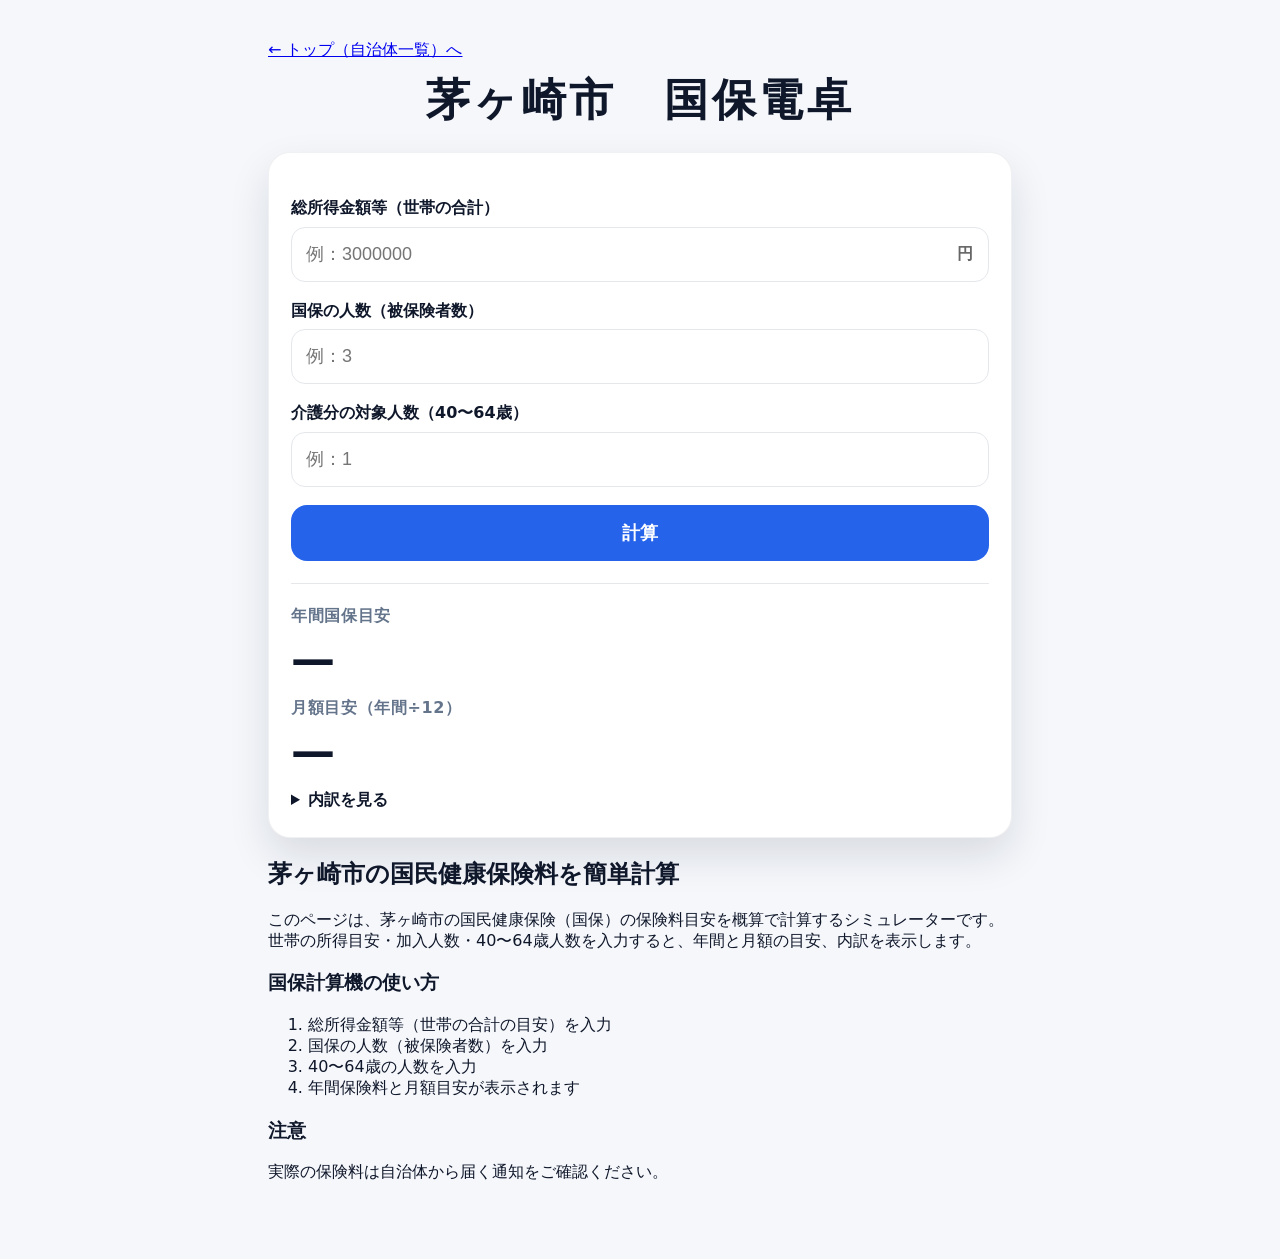
==== chigasaki-kokuho.html @ c64a3031 "chigasaki-kokuho.html を更新" ====
<!doctype html>
<html lang="ja">
<head>
  <meta charset="UTF-8" />
  <meta name="viewport" content="width=device-width, initial-scale=1" />

  <title>茅ヶ崎市 国民健康保険料 計算機（国保シミュレーター）</title>
  <meta name="description" content="茅ヶ崎市の国民健康保険（国保）を概算でシミュレーション。世帯の所得目安・加入人数・40〜64歳人数を入れると、年間・月額の目安と内訳を表示します。" />
  <link rel="canonical" href="https://civic-rule-lab.github.io/kokuho-calculator/chigasaki/" />
  <meta name="robots" content="index, follow" />

  <!-- OGP（SNSシェア） -->
  <meta property="og:type" content="website" />
  <meta property="og:title" content="【茅ヶ崎市】国保シミュレーター｜年間・月額の目安を簡単計算" />
  <meta property="og:description" content="茅ヶ崎市の国保（国民健康保険）を概算で計算。入力→年間・月額目安と内訳を表示。" />
  <meta property="og:url" content="https://civic-rule-lab.github.io/chigasaki-kokuho.html">

  <!-- 共通CSS -->
  <link rel="stylesheet" href="./style.css" />

  <!-- 構造化データ：WebApplication -->
  <script type="application/ld+json">
  {
    "@context": "https://schema.org",
    "@type": "WebApplication",
    "name": "茅ヶ崎市 国保シミュレーター",
    "url": "https://civic-rule-lab.github.io/kokuho-calculator/chigasaki/",
    "applicationCategory": "FinanceApplication",
    "operatingSystem": "Any",
    "description": "茅ヶ崎市の国民健康保険（国保）の保険料目安を概算で計算するシミュレーター。",
    "offers": { "@type": "Offer", "price": "0", "priceCurrency": "JPY" }
  }
  </script>

  <!-- 構造化データ：FAQ（検索結果で強い） -->
  <script type="application/ld+json">
  {
    "@context": "https://schema.org",
    "@type": "FAQPage",
    "mainEntity": [
      {
        "@type": "Question",
        "name": "茅ヶ崎市の国保はここで正確に計算できますか？",
        "acceptedAnswer": {
          "@type": "Answer",
          "text": "このページは自治体の計算方法を参考にした概算シミュレーションです。正確な保険料は自治体から届く通知をご確認ください。"
        }
      },
      {
        "@type": "Question",
        "name": "40〜64歳の人数はなぜ入力が必要ですか？",
        "acceptedAnswer": {
          "@type": "Answer",
          "text": "40〜64歳は介護保険分（第2号被保険者）が保険料に影響するため、人数の入力が必要になります。"
        }
      }
    ]
  }
  </script>
</head>

<body>
  <main class="wrap">
    
    <p style="margin:0 0 8px;">
      <a href="./" aria-label="トップへ戻る">← トップ（自治体一覧）へ</a>
    </p>

    <h1>茅ヶ崎市　国保電卓</h1>

    <section class="card" aria-label="入力フォーム">
      <label for="income">総所得金額等（世帯の合計）</label>

<div class="inputWithSuffix">
  <input
    id="income"
    type="number"
    inputmode="numeric"
    placeholder="例：3000000"
  />
  <span class="suffix">円</span>
</div>


      <label for="insuredCount">国保の人数（被保険者数）</label>
      <input id="insuredCount" type="number" inputmode="numeric" placeholder="例：3" />

      <label for="careCount">介護分の対象人数（40〜64歳）</label>
      <input id="careCount" type="number" inputmode="numeric" placeholder="例：1" />

      <button id="calcBtn" type="button">計算</button>

      <hr class="sep" />

      <section id="result" class="result" aria-label="結果">
        
        <div class="resultTitle">年間国保目安</div>
        <div id="annual" class="resultValue">—</div>

        <div class="resultTitle sub">月額目安（年間÷12）</div>
        <div id="monthly" class="resultValue">—</div>

        <details class="details">
          <summary>内訳を見る</summary>
          <pre id="breakdown" class="breakdown">—</pre>
        </details>
      </section>
    </section>

    <!-- SEO本文（検索の“本文評価”に効く） -->
    <section class="seo-text">
      <h2>茅ヶ崎市の国民健康保険料を簡単計算</h2>
      <p>
        このページは、茅ヶ崎市の国民健康保険（国保）の保険料目安を概算で計算するシミュレーターです。
        世帯の所得目安・加入人数・40〜64歳人数を入力すると、年間と月額の目安、内訳を表示します。
      </p>

      <h3>国保計算機の使い方</h3>
      <ol>
        <li>総所得金額等（世帯の合計の目安）を入力</li>
        <li>国保の人数（被保険者数）を入力</li>
        <li>40〜64歳の人数を入力</li>
        <li>年間保険料と月額目安が表示されます</li>
      </ol>

      <h3>注意</h3>
      <p>実際の保険料は自治体から届く通知をご確認ください。</p>
    </section>
  </main>

  <!-- 共通JS（パス注意：1つ上に戻る） -->
  <script src="app.js" defer></script>
</body>
</html>
---- style.css ----
:root{
  --bg:#f5f7fb;
  --card:#ffffff;
  --text:#0f172a;
  --muted:#64748b;
  --line:#e5e7eb;
  --btn:#2563eb;
  --btnText:#ffffff;
  --shadow: 0 18px 40px rgba(15,23,42,.12);
  --radius: 22px;
}

*{ box-sizing:border-box; }
html,body{ height:100%; }
body{
  margin:0;
  font-family: system-ui, -apple-system, "Hiragino Sans", "Noto Sans JP", Segoe UI, Roboto, Arial, sans-serif;
  background:var(--bg);
  color:var(--text);
}

.wrap{
  max-width: 780px;
  margin: 40px auto;
  padding: 0 18px 60px;
}

h1{
  text-align:center;
  font-size: clamp(28px, 4vw, 44px);
  letter-spacing: .08em;
  margin: 10px 0 22px;
}

.card{
  background: var(--card);
  border-radius: var(--radius);
  box-shadow: var(--shadow);
  padding: 26px 22px;
  border: 1px solid rgba(15,23,42,.06);
}

label{
  display:block;
  font-weight:700;
  margin: 18px 0 8px;
  line-height: 1.35;
}

.note{
  font-weight:600;
  color: var(--muted);
  font-size: 12px;
  margin-left: 6px;
}

input{
  width:100%;
  padding: 16px 14px;
  border: 1px solid var(--line);
  border-radius: 14px;
  font-size: 18px;
  outline: none;
  background:#fff;
}

input:focus{
  border-color: rgba(37,99,235,.55);
  box-shadow: 0 0 0 4px rgba(37,99,235,.12);
}

button{
  width:100%;
  margin-top: 18px;
  padding: 16px 14px;
  border: none;
  border-radius: 16px;
  font-size: 18px;
  font-weight: 800;
  background: var(--btn);
  color: var(--btnText);
}

button:active{ transform: translateY(1px); }

.sep{
  border:0;
  border-top: 1px solid var(--line);
  margin: 22px 0;
}

.resultTitle{
  font-weight: 800;
  color: var(--muted);
  letter-spacing: .04em;
  margin-top: 4px;
}

.resultTitle.sub{
  margin-top: 14px;
}

.resultValue{
  font-size: 44px;
  font-weight: 900;
  margin: 6px 0 0;
}

.details{
  margin-top: 14px;
}

.details summary{
  cursor:pointer;
  font-weight: 800;
  margin-top: 8px;
}

.breakdown{
  margin: 10px 0 0;
  padding: 14px;
  background: #0b1220;
  color: #e5e7eb;
  border-radius: 14px;
  overflow-x: auto;              /* ← 欄外はみ出し対策（文字化けじゃなくて“折り返し/横スクロール”問題） */
  white-space: pre-wrap;         /* ← スマホで折り返し */
  word-break: break-word;        /* ← 長いURLも折る */
}

.foot{
  margin-top: 14px;
  color: var(--muted);
  line-height: 1.7;
  font-size: 13px;
}

/* スマホ調整 */
@media (max-width: 520px){
  .wrap{ margin: 22px auto; }
  .card{ padding: 20px 16px; }
  .resultValue{ font-size: 40px; }
}
.seo{
margin-top:40px;
padding:20px;
line-height:1.7;
background:#fafafa;
border-radius:8px;
}

.seo h2{
margin-top:0;
}
/* 入力欄の右側に円を固定表示 */
.inputWithSuffix{
  position: relative;
}

.inputWithSuffix input{
  width: 100%;
  padding-right: 48px;
  box-sizing: border-box;
}

.inputWithSuffix .suffix{
  position: absolute;
  right: 16px;
  top: 50%;
  transform: translateY(-50%);
  font-weight: 600;
  color: #666;
  pointer-events: none;
}
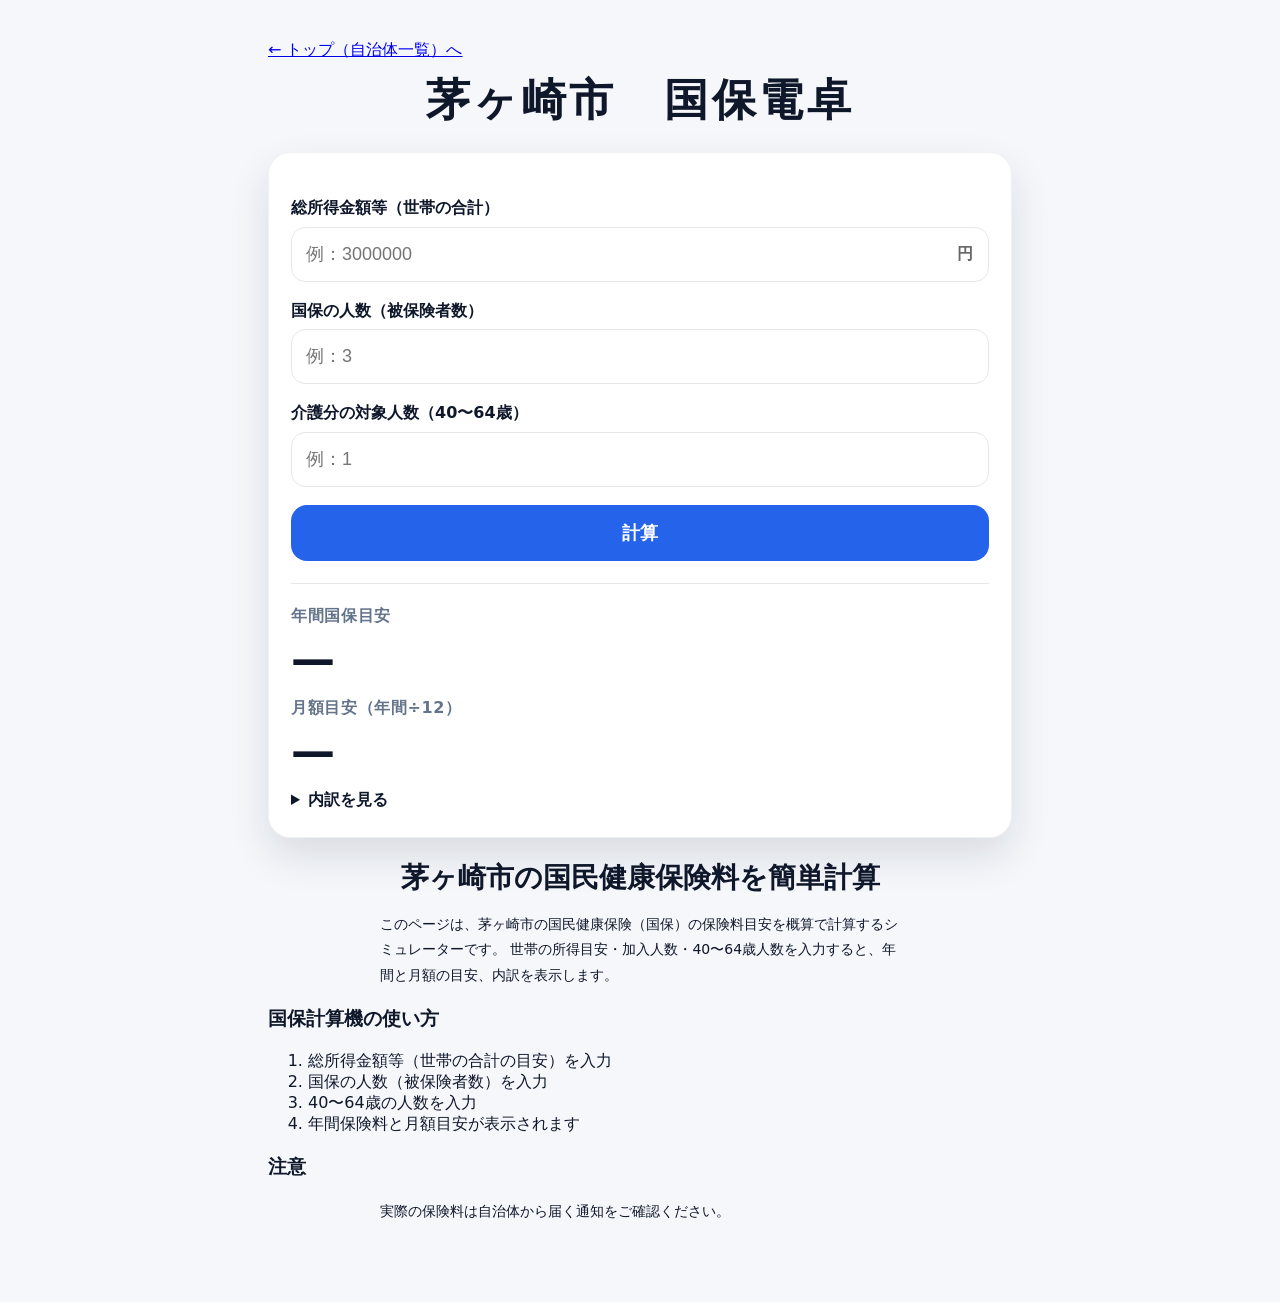
==== commit 6a1d1d2b: "Add data attributes to body tag in HTML" ====
--- a/chigasaki-kokuho.html
+++ b/chigasaki-kokuho.html
@@ -6,7 +6,7 @@
 
   <title>茅ヶ崎市 国民健康保険料 計算機（国保シミュレーター）</title>
   <meta name="description" content="茅ヶ崎市の国民健康保険（国保）を概算でシミュレーション。世帯の所得目安・加入人数・40〜64歳人数を入れると、年間・月額の目安と内訳を表示します。" />
-  <link rel="canonical" href="https://civic-rule-lab.github.io/kokuho-calculator/chigasaki/" />
+  <link rel="canonical" href="https://civic-rule-lab.github.io/chigasaki-kokuho.html">
   <meta name="robots" content="index, follow" />
 
   <!-- OGP（SNSシェア） -->
@@ -14,6 +14,7 @@
   <meta property="og:title" content="【茅ヶ崎市】国保シミュレーター｜年間・月額の目安を簡単計算" />
   <meta property="og:description" content="茅ヶ崎市の国保（国民健康保険）を概算で計算。入力→年間・月額目安と内訳を表示。" />
   <meta property="og:url" content="https://civic-rule-lab.github.io/chigasaki-kokuho.html">
+    
 
   <!-- 共通CSS -->
   <link rel="stylesheet" href="./style.css" />
@@ -59,7 +60,13 @@
   </script>
 </head>
 
-<body>
+<body
+data-city-code="14207"
+data-city-id="chigasaki"
+data-system="kokuho"
+data-fiscal-year="2025"
+data-rule-version="v1"
+>
   <main class="wrap">
     
     <p style="margin:0 0 8px;">
@@ -131,4 +138,4 @@
   <!-- 共通JS（パス注意：1つ上に戻る） -->
   <script src="app.js" defer></script>
 </body>
-</html>+</html>
--- a/style.css
+++ b/style.css
@@ -171,3 +171,35 @@
   color: #666;
   pointer-events: none;
 }
+body{
+  padding: 0 16px;
+  box-sizing: border-box;
+}
+.seo-text h2{
+  font-size: clamp(20px, 5.2vw, 28px);
+  line-height: 1.3;
+  margin: 22px 0 10px;
+  word-break: keep-all;
+}
+
+.seo-text p{
+  font-size: 16px;
+  line-height: 1.7;
+  margin: 0 0 14px;
+}
+}
+
+.seo-text h3{
+  font-size: 18px;
+  margin: 20px 0 8px;
+}
+.seo-text p{
+  font-size:14px;
+  line-height:1.8;
+  max-width:520px;
+  margin:0 auto 18px;
+}
+.seo-text h2{
+  text-align:center;
+  margin-bottom:16px;
+}
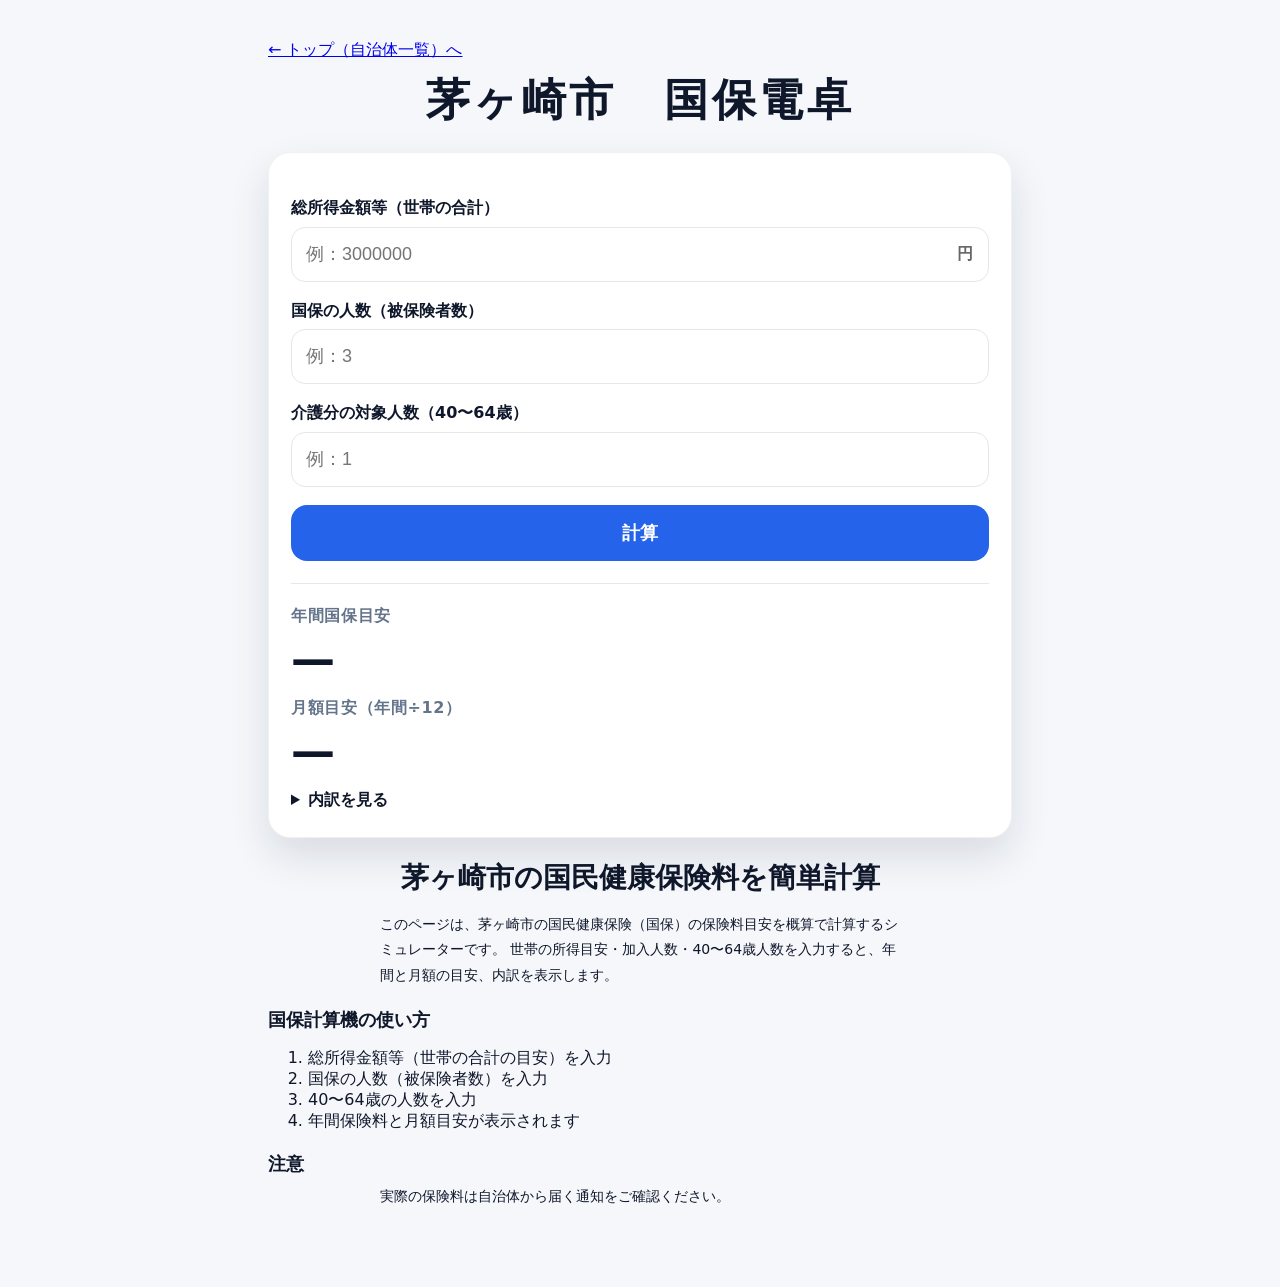
==== commit cb40ecc2: "Update chigasaki-kokuho.html" ====
--- a/chigasaki-kokuho.html
+++ b/chigasaki-kokuho.html
@@ -136,6 +136,6 @@
   </main>
 
   <!-- 共通JS（パス注意：1つ上に戻る） -->
-  <script src="app.js" defer></script>
+  <script src="app.js?v=1" defer></script>
 </body>
 </html>
--- a/style.css
+++ b/style.css
@@ -187,6 +187,30 @@
   line-height: 1.7;
   margin: 0 0 14px;
 }
+.service-card{
+  margin-top:12px;
+  padding:14px;
+  border:1px solid #ddd;
+  border-radius:10px;
+  background:#fafafa;
+}
+
+.service-city{
+  font-size:20px;
+  font-weight:700;
+  margin-bottom:4px;
+}
+
+.service-pref{
+  font-size:14px;
+  color:#666;
+  margin-bottom:8px;
+}
+
+.service-name{
+  font-size:16px;
+  font-weight:500;
+  margin-bottom:6px;
 }
 
 .seo-text h3{
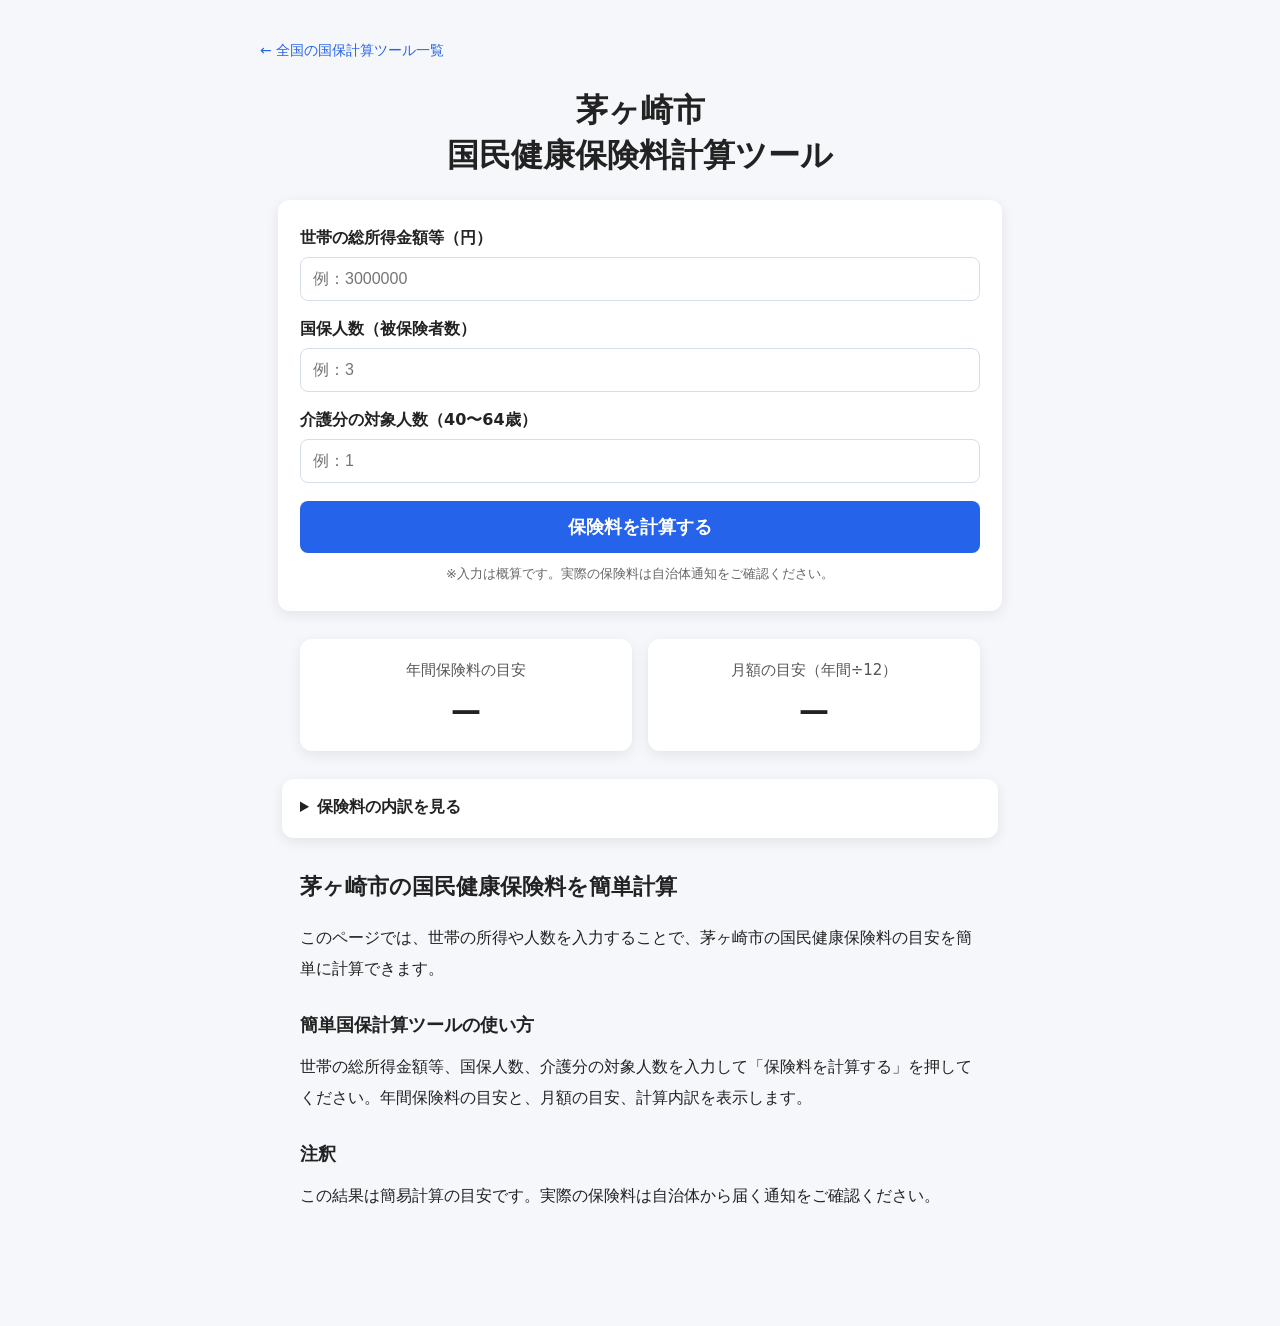
==== commit cdf3baed: "Refactor HTML structure and update metadata" ====
--- a/chigasaki-kokuho.html
+++ b/chigasaki-kokuho.html
@@ -1,141 +1,242 @@
-<!doctype html>
+<!DOCTYPE html>
 <html lang="ja">
 <head>
-  <meta charset="UTF-8" />
-  <meta name="viewport" content="width=device-width, initial-scale=1" />
-
-  <title>茅ヶ崎市 国民健康保険料 計算機（国保シミュレーター）</title>
-  <meta name="description" content="茅ヶ崎市の国民健康保険（国保）を概算でシミュレーション。世帯の所得目安・加入人数・40〜64歳人数を入れると、年間・月額の目安と内訳を表示します。" />
-  <link rel="canonical" href="https://civic-rule-lab.github.io/chigasaki-kokuho.html">
-  <meta name="robots" content="index, follow" />
-
-  <!-- OGP（SNSシェア） -->
-  <meta property="og:type" content="website" />
-  <meta property="og:title" content="【茅ヶ崎市】国保シミュレーター｜年間・月額の目安を簡単計算" />
-  <meta property="og:description" content="茅ヶ崎市の国保（国民健康保険）を概算で計算。入力→年間・月額目安と内訳を表示。" />
-  <meta property="og:url" content="https://civic-rule-lab.github.io/chigasaki-kokuho.html">
-    
-
-  <!-- 共通CSS -->
-  <link rel="stylesheet" href="./style.css" />
-
-  <!-- 構造化データ：WebApplication -->
-  <script type="application/ld+json">
-  {
-    "@context": "https://schema.org",
-    "@type": "WebApplication",
-    "name": "茅ヶ崎市 国保シミュレーター",
-    "url": "https://civic-rule-lab.github.io/kokuho-calculator/chigasaki/",
-    "applicationCategory": "FinanceApplication",
-    "operatingSystem": "Any",
-    "description": "茅ヶ崎市の国民健康保険（国保）の保険料目安を概算で計算するシミュレーター。",
-    "offers": { "@type": "Offer", "price": "0", "priceCurrency": "JPY" }
-  }
-  </script>
-
-  <!-- 構造化データ：FAQ（検索結果で強い） -->
-  <script type="application/ld+json">
-  {
-    "@context": "https://schema.org",
-    "@type": "FAQPage",
-    "mainEntity": [
-      {
-        "@type": "Question",
-        "name": "茅ヶ崎市の国保はここで正確に計算できますか？",
-        "acceptedAnswer": {
-          "@type": "Answer",
-          "text": "このページは自治体の計算方法を参考にした概算シミュレーションです。正確な保険料は自治体から届く通知をご確認ください。"
-        }
-      },
-      {
-        "@type": "Question",
-        "name": "40〜64歳の人数はなぜ入力が必要ですか？",
-        "acceptedAnswer": {
-          "@type": "Answer",
-          "text": "40〜64歳は介護保険分（第2号被保険者）が保険料に影響するため、人数の入力が必要になります。"
-        }
-      }
-    ]
-  }
-  </script>
+<meta charset="UTF-8">
+<meta name="viewport" content="width=device-width, initial-scale=1.0">
+<title>茅ヶ崎市 国民健康保険料計算ツール</title>
+
+<style>
+body{
+  font-family: system-ui, -apple-system, sans-serif;
+  background:#f5f7fb;
+  margin:0;
+  color:#222;
+}
+
+.wrap{
+  max-width:760px;
+  margin:40px auto;
+  padding:0 20px 60px;
+}
+
+.back-link{
+  display:inline-block;
+  margin-bottom:18px;
+  color:#2563eb;
+  text-decoration:none;
+  font-size:14px;
+}
+
+h1{
+  text-align:center;
+  line-height:1.4;
+  margin:10px 0 22px;
+  font-size:32px;
+}
+
+.card{
+  background:#fff;
+  padding:28px 22px;
+  border-radius:12px;
+  box-shadow:0 4px 14px rgba(0,0,0,0.08);
+  max-width:680px;
+  margin:0 auto 28px;
+}
+
+label{
+  display:block;
+  font-weight:600;
+  margin:0 0 8px;
+}
+
+input{
+  width:100%;
+  box-sizing:border-box;
+  padding:12px;
+  margin-bottom:18px;
+  border:1px solid #d8dee8;
+  border-radius:8px;
+  font-size:16px;
+}
+
+button{
+  width:100%;
+  padding:14px;
+  background:#2563eb;
+  color:#fff;
+  border:none;
+  border-radius:8px;
+  font-size:18px;
+  font-weight:700;
+  cursor:pointer;
+}
+
+button:hover{
+  background:#1d4ed8;
+}
+
+.note{
+  margin-top:12px;
+  font-size:13px;
+  color:#666;
+  text-align:center;
+}
+
+.result-grid{
+  max-width:680px;
+  margin:0 auto 28px;
+  display:grid;
+  grid-template-columns:1fr 1fr;
+  gap:16px;
+}
+
+.result-card{
+  background:#fff;
+  border-radius:12px;
+  padding:22px 18px;
+  box-shadow:0 4px 14px rgba(0,0,0,0.08);
+  text-align:center;
+}
+
+.result-title{
+  font-size:15px;
+  color:#555;
+  margin-bottom:10px;
+}
+
+.result-value{
+  font-size:30px;
+  font-weight:800;
+  line-height:1.3;
+}
+
+.breakdown{
+  max-width:680px;
+  margin:0 auto 28px;
+  background:#fff;
+  border-radius:12px;
+  box-shadow:0 4px 14px rgba(0,0,0,0.08);
+  padding:18px 18px 8px;
+}
+
+.breakdown summary{
+  cursor:pointer;
+  font-weight:700;
+  margin-bottom:12px;
+}
+
+.breakdown pre{
+  white-space:pre-wrap;
+  word-break:break-word;
+  font-family:inherit;
+  line-height:1.8;
+  margin:0;
+  font-size:15px;
+}
+
+.desc{
+  max-width:680px;
+  margin:0 auto;
+  line-height:1.9;
+}
+
+.desc h2,
+.desc h3{
+  white-space:nowrap;
+}
+
+.desc h2{
+  font-size:22px;
+  margin:0 0 16px;
+}
+
+.desc h3{
+  font-size:18px;
+  margin:24px 0 10px;
+}
+
+.desc p{
+  margin:0 0 14px;
+}
+
+@media (max-width:640px){
+  .wrap{
+    margin:24px auto;
+    padding:0 14px 40px;
+  }
+
+  h1{
+    font-size:28px;
+  }
+
+  .result-grid{
+    grid-template-columns:1fr;
+  }
+
+  .result-value{
+    font-size:28px;
+  }
+
+  .desc h2,
+  .desc h3{
+    white-space:normal;
+  }
+}
+</style>
 </head>
-
-<body
-data-city-code="14207"
-data-city-id="chigasaki"
-data-system="kokuho"
-data-fiscal-year="2025"
-data-rule-version="v1"
->
-  <main class="wrap">
-    
-    <p style="margin:0 0 8px;">
-      <a href="./" aria-label="トップへ戻る">← トップ（自治体一覧）へ</a>
-    </p>
-
-    <h1>茅ヶ崎市　国保電卓</h1>
-
-    <section class="card" aria-label="入力フォーム">
-      <label for="income">総所得金額等（世帯の合計）</label>
-
-<div class="inputWithSuffix">
-  <input
-    id="income"
-    type="number"
-    inputmode="numeric"
-    placeholder="例：3000000"
-  />
-  <span class="suffix">円</span>
+<body>
+
+<div class="wrap">
+
+  <a href="index.html" class="back-link">← 全国の国保計算ツール一覧</a>
+
+  <h1>茅ヶ崎市<br>国民健康保険料計算ツール</h1>
+
+  <div class="card">
+    <label for="income">世帯の総所得金額等（円）</label>
+    <input id="income" type="number" placeholder="例：3000000">
+
+    <label for="insuredCount">国保人数（被保険者数）</label>
+    <input id="insuredCount" type="number" placeholder="例：3">
+
+    <label for="careCount">介護分の対象人数（40〜64歳）</label>
+    <input id="careCount" type="number" placeholder="例：1">
+
+    <button id="calcBtn" type="button">保険料を計算する</button>
+
+    <div class="note">※入力は概算です。実際の保険料は自治体通知をご確認ください。</div>
+  </div>
+
+  <div class="result-grid" id="result">
+    <div class="result-card">
+      <div class="result-title">年間保険料の目安</div>
+      <div class="result-value" id="annual">—</div>
+    </div>
+
+    <div class="result-card">
+      <div class="result-title">月額の目安（年間÷12）</div>
+      <div class="result-value" id="monthly">—</div>
+    </div>
+  </div>
+
+  <details class="breakdown">
+    <summary>保険料の内訳を見る</summary>
+    <pre id="breakdown">—</pre>
+  </details>
+
+  <div class="desc">
+    <h2>茅ヶ崎市の国民健康保険料を簡単計算</h2>
+    <p>このページでは、世帯の所得や人数を入力することで、茅ヶ崎市の国民健康保険料の目安を簡単に計算できます。</p>
+
+    <h3>簡単国保計算ツールの使い方</h3>
+    <p>世帯の総所得金額等、国保人数、介護分の対象人数を入力して「保険料を計算する」を押してください。年間保険料の目安と、月額の目安、計算内訳を表示します。</p>
+
+    <h3>注釈</h3>
+    <p>この結果は簡易計算の目安です。実際の保険料は自治体から届く通知をご確認ください。</p>
+  </div>
+
 </div>
 
-
-      <label for="insuredCount">国保の人数（被保険者数）</label>
-      <input id="insuredCount" type="number" inputmode="numeric" placeholder="例：3" />
-
-      <label for="careCount">介護分の対象人数（40〜64歳）</label>
-      <input id="careCount" type="number" inputmode="numeric" placeholder="例：1" />
-
-      <button id="calcBtn" type="button">計算</button>
-
-      <hr class="sep" />
-
-      <section id="result" class="result" aria-label="結果">
-        
-        <div class="resultTitle">年間国保目安</div>
-        <div id="annual" class="resultValue">—</div>
-
-        <div class="resultTitle sub">月額目安（年間÷12）</div>
-        <div id="monthly" class="resultValue">—</div>
-
-        <details class="details">
-          <summary>内訳を見る</summary>
-          <pre id="breakdown" class="breakdown">—</pre>
-        </details>
-      </section>
-    </section>
-
-    <!-- SEO本文（検索の“本文評価”に効く） -->
-    <section class="seo-text">
-      <h2>茅ヶ崎市の国民健康保険料を簡単計算</h2>
-      <p>
-        このページは、茅ヶ崎市の国民健康保険（国保）の保険料目安を概算で計算するシミュレーターです。
-        世帯の所得目安・加入人数・40〜64歳人数を入力すると、年間と月額の目安、内訳を表示します。
-      </p>
-
-      <h3>国保計算機の使い方</h3>
-      <ol>
-        <li>総所得金額等（世帯の合計の目安）を入力</li>
-        <li>国保の人数（被保険者数）を入力</li>
-        <li>40〜64歳の人数を入力</li>
-        <li>年間保険料と月額目安が表示されます</li>
-      </ol>
-
-      <h3>注意</h3>
-      <p>実際の保険料は自治体から届く通知をご確認ください。</p>
-    </section>
-  </main>
-
-  <!-- 共通JS（パス注意：1つ上に戻る） -->
-  <script src="app.js?v=1" defer></script>
+<script src="app.js?v=1" defer></script>
 </body>
 </html>
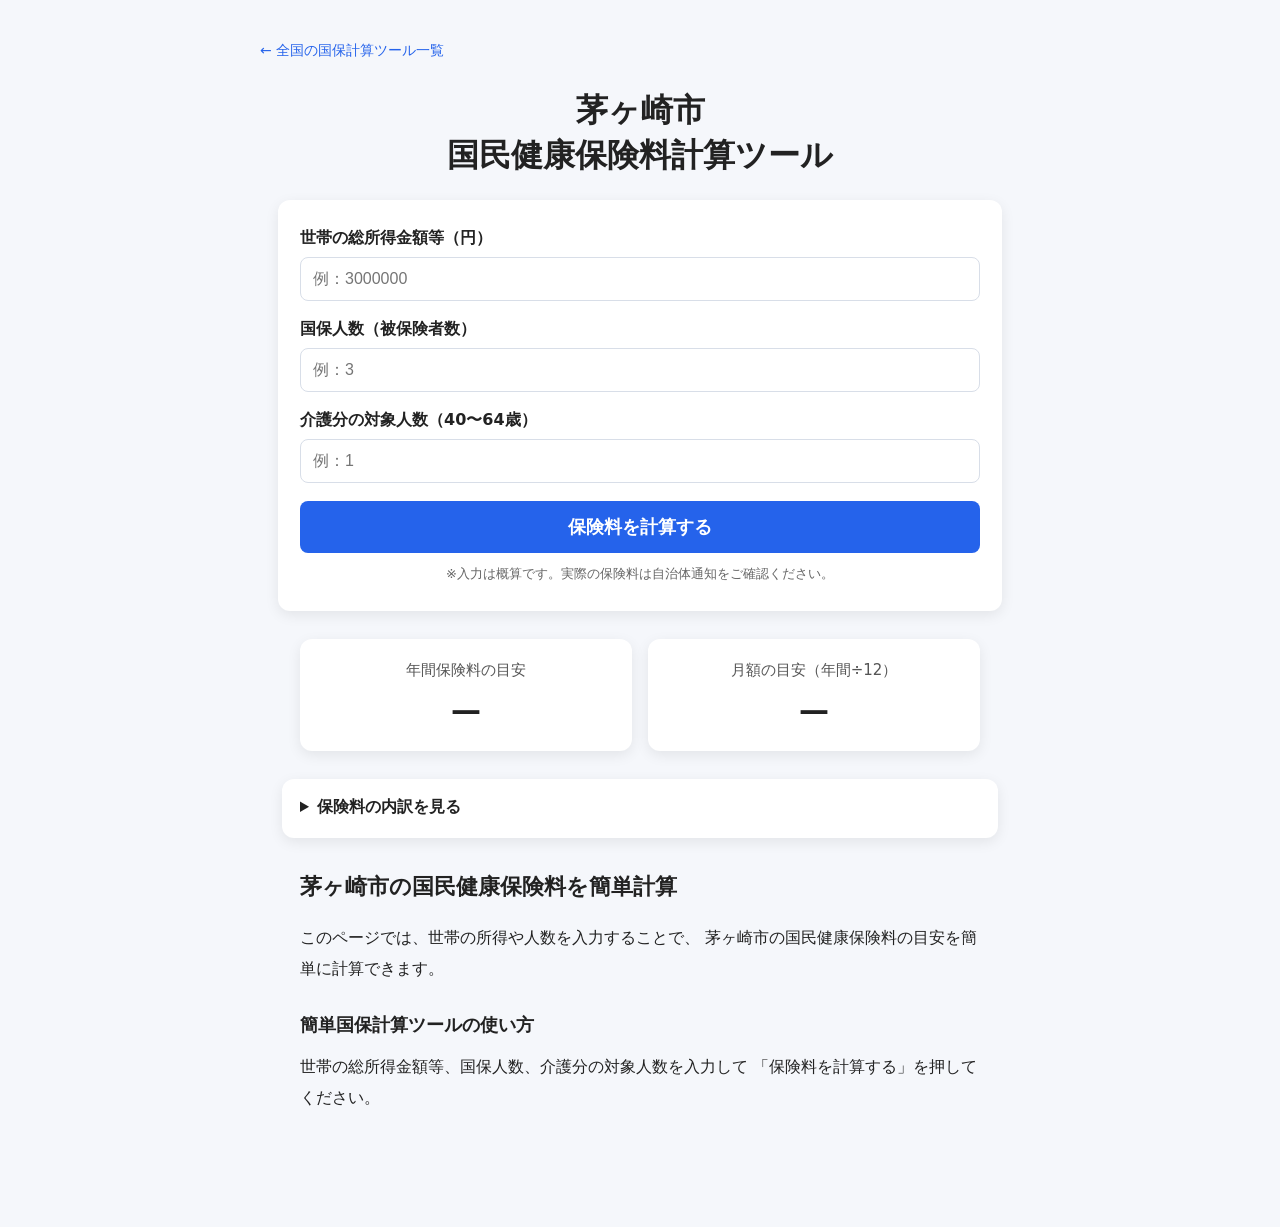
==== commit c1c4d793: "Update chigasaki-kokuho.html" ====
--- a/chigasaki-kokuho.html
+++ b/chigasaki-kokuho.html
@@ -225,16 +225,27 @@
   </details>
 
   <div class="desc">
-    <h2>茅ヶ崎市の国民健康保険料を簡単計算</h2>
-    <p>このページでは、世帯の所得や人数を入力することで、茅ヶ崎市の国民健康保険料の目安を簡単に計算できます。</p>
-
-    <h3>簡単国保計算ツールの使い方</h3>
-    <p>世帯の総所得金額等、国保人数、介護分の対象人数を入力して「保険料を計算する」を押してください。年間保険料の目安と、月額の目安、計算内訳を表示します。</p>
-
-    <h3>注釈</h3>
-    <p>この結果は簡易計算の目安です。実際の保険料は自治体から届く通知をご確認ください。</p>
-  </div>
-
+    <h2 class="section-title">
+茅ヶ崎市の国民健康保険料を簡単計算
+</h2>
+
+<div class="section-text">
+<p>
+このページでは、世帯の所得や人数を入力することで、
+茅ヶ崎市の国民健康保険料の目安を簡単に計算できます。
+</p>
+</div>
+
+<h3 class="sub-title">
+簡単国保計算ツールの使い方
+</h3>
+
+<div class="section-text">
+<p>
+世帯の総所得金額等、国保人数、介護分の対象人数を入力して
+「保険料を計算する」を押してください。
+</p>
+</div>
 </div>
 
 <script src="app.js?v=1" defer></script>
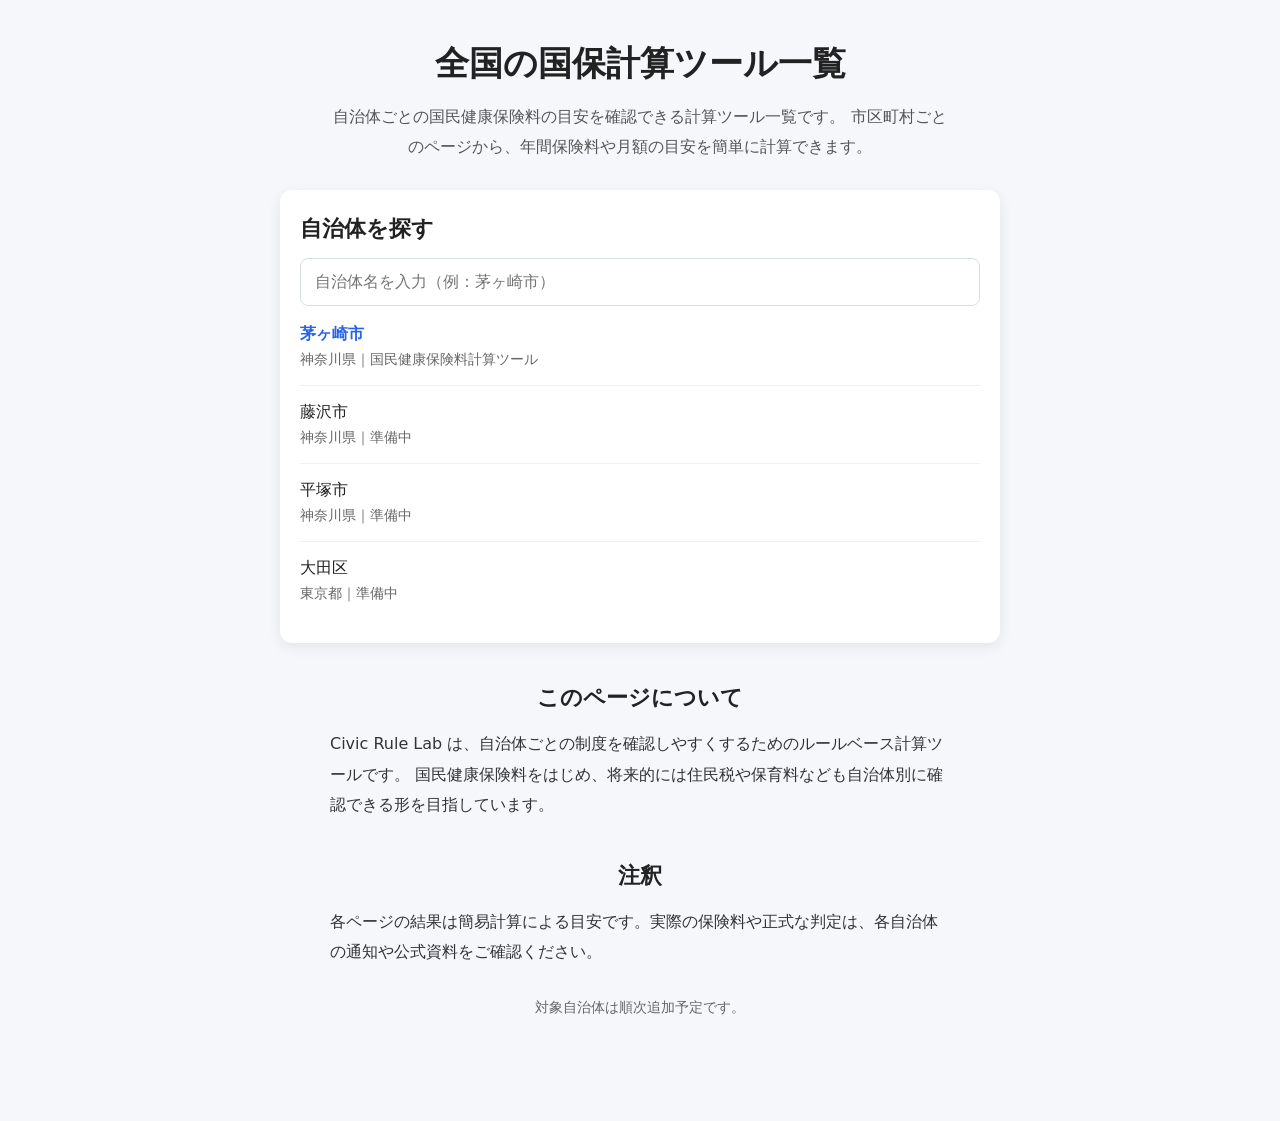
==== commit a60b671d: "Update chigasaki-kokuho.html" ====
--- a/chigasaki-kokuho.html
+++ b/chigasaki-kokuho.html
@@ -3,7 +3,8 @@
 <head>
 <meta charset="UTF-8">
 <meta name="viewport" content="width=device-width, initial-scale=1.0">
-<title>茅ヶ崎市 国民健康保険料計算ツール</title>
+<title>全国の国保計算ツール一覧｜Civic Rule Lab</title>
+<meta name="description" content="全国の自治体ごとの国民健康保険料計算ツール一覧です。自治体ごとの保険料の目安を確認できます。">
 
 <style>
 body{
@@ -19,144 +20,97 @@
   padding:0 20px 60px;
 }
 
-.back-link{
-  display:inline-block;
-  margin-bottom:18px;
-  color:#2563eb;
-  text-decoration:none;
-  font-size:14px;
-}
-
 h1{
   text-align:center;
   line-height:1.4;
-  margin:10px 0 22px;
-  font-size:32px;
+  margin:10px 0 14px;
+  font-size:34px;
+}
+
+.lead{
+  max-width:620px;
+  margin:0 auto 28px;
+  text-align:center;
+  line-height:1.9;
+  color:#555;
 }
 
 .card{
   background:#fff;
-  padding:28px 22px;
   border-radius:12px;
   box-shadow:0 4px 14px rgba(0,0,0,0.08);
+  padding:24px 20px;
   max-width:680px;
-  margin:0 auto 28px;
-}
-
-label{
-  display:block;
-  font-weight:600;
-  margin:0 0 8px;
-}
-
-input{
+  margin:0 auto 24px;
+}
+
+.card h2{
+  margin:0 0 14px;
+  font-size:22px;
+}
+
+.searchBox{
   width:100%;
   box-sizing:border-box;
-  padding:12px;
-  margin-bottom:18px;
+  padding:14px;
   border:1px solid #d8dee8;
   border-radius:8px;
   font-size:16px;
 }
 
-button{
-  width:100%;
-  padding:14px;
-  background:#2563eb;
-  color:#fff;
-  border:none;
-  border-radius:8px;
-  font-size:18px;
+.city-list{
+  list-style:none;
+  padding:0;
+  margin:18px 0 0;
+}
+
+.city-list li{
+  border-top:1px solid #eceff5;
+  padding:16px 0;
+}
+
+.city-list li:first-child{
+  border-top:none;
+  padding-top:0;
+}
+
+.city-list a{
+  color:#2563eb;
+  text-decoration:none;
   font-weight:700;
-  cursor:pointer;
-}
-
-button:hover{
-  background:#1d4ed8;
+}
+
+.city-list a:hover{
+  text-decoration:underline;
+}
+
+.city-meta{
+  margin-top:6px;
+  color:#666;
+  font-size:14px;
+}
+
+.section-title{
+  max-width:680px;
+  margin:40px auto 12px;
+  text-align:center;
+  font-size:22px;
+}
+
+.section-text{
+  max-width:620px;
+  margin:0 auto 28px;
+  line-height:1.9;
+  color:#333;
 }
 
 .note{
-  margin-top:12px;
-  font-size:13px;
+  max-width:620px;
+  margin:0 auto;
   color:#666;
-  text-align:center;
-}
-
-.result-grid{
-  max-width:680px;
-  margin:0 auto 28px;
-  display:grid;
-  grid-template-columns:1fr 1fr;
-  gap:16px;
-}
-
-.result-card{
-  background:#fff;
-  border-radius:12px;
-  padding:22px 18px;
-  box-shadow:0 4px 14px rgba(0,0,0,0.08);
-  text-align:center;
-}
-
-.result-title{
-  font-size:15px;
-  color:#555;
-  margin-bottom:10px;
-}
-
-.result-value{
-  font-size:30px;
-  font-weight:800;
-  line-height:1.3;
-}
-
-.breakdown{
-  max-width:680px;
-  margin:0 auto 28px;
-  background:#fff;
-  border-radius:12px;
-  box-shadow:0 4px 14px rgba(0,0,0,0.08);
-  padding:18px 18px 8px;
-}
-
-.breakdown summary{
-  cursor:pointer;
-  font-weight:700;
-  margin-bottom:12px;
-}
-
-.breakdown pre{
-  white-space:pre-wrap;
-  word-break:break-word;
-  font-family:inherit;
   line-height:1.8;
-  margin:0;
-  font-size:15px;
-}
-
-.desc{
-  max-width:680px;
-  margin:0 auto;
-  line-height:1.9;
-}
-
-.desc h2,
-.desc h3{
-  white-space:nowrap;
-}
-
-.desc h2{
-  font-size:22px;
-  margin:0 0 16px;
-}
-
-.desc h3{
-  font-size:18px;
-  margin:24px 0 10px;
-}
-
-.desc p{
-  margin:0 0 14px;
+  font-size:14px;
+  text-align:center;
 }
 
 @media (max-width:640px){
@@ -168,19 +122,6 @@
   h1{
     font-size:28px;
   }
-
-  .result-grid{
-    grid-template-columns:1fr;
-  }
-
-  .result-value{
-    font-size:28px;
-  }
-
-  .desc h2,
-  .desc h3{
-    white-space:normal;
-  }
 }
 </style>
 </head>
@@ -188,66 +129,76 @@
 
 <div class="wrap">
 
-  <a href="index.html" class="back-link">← 全国の国保計算ツール一覧</a>
-
-  <h1>茅ヶ崎市<br>国民健康保険料計算ツール</h1>
+  <h1>全国の国保計算ツール一覧</h1>
+
+  <p class="lead">
+    自治体ごとの国民健康保険料の目安を確認できる計算ツール一覧です。
+    市区町村ごとのページから、年間保険料や月額の目安を簡単に計算できます。
+  </p>
 
   <div class="card">
-    <label for="income">世帯の総所得金額等（円）</label>
-    <input id="income" type="number" placeholder="例：3000000">
-
-    <label for="insuredCount">国保人数（被保険者数）</label>
-    <input id="insuredCount" type="number" placeholder="例：3">
-
-    <label for="careCount">介護分の対象人数（40〜64歳）</label>
-    <input id="careCount" type="number" placeholder="例：1">
-
-    <button id="calcBtn" type="button">保険料を計算する</button>
-
-    <div class="note">※入力は概算です。実際の保険料は自治体通知をご確認ください。</div>
+    <h2>自治体を探す</h2>
+
+    <input
+      id="searchBox"
+      class="searchBox"
+      type="text"
+      placeholder="自治体名を入力（例：茅ヶ崎市）"
+    >
+
+    <ul id="cityList" class="city-list">
+      <li>
+        <a href="chigasaki-kokuho.html">茅ヶ崎市</a>
+        <div class="city-meta">神奈川県｜国民健康保険料計算ツール</div>
+      </li>
+      <li>
+        <span>藤沢市</span>
+        <div class="city-meta">神奈川県｜準備中</div>
+      </li>
+      <li>
+        <span>平塚市</span>
+        <div class="city-meta">神奈川県｜準備中</div>
+      </li>
+      <li>
+        <span>大田区</span>
+        <div class="city-meta">東京都｜準備中</div>
+      </li>
+    </ul>
   </div>
 
-  <div class="result-grid" id="result">
-    <div class="result-card">
-      <div class="result-title">年間保険料の目安</div>
-      <div class="result-value" id="annual">—</div>
-    </div>
-
-    <div class="result-card">
-      <div class="result-title">月額の目安（年間÷12）</div>
-      <div class="result-value" id="monthly">—</div>
-    </div>
+  <h2 class="section-title">このページについて</h2>
+  <div class="section-text">
+    <p>
+      Civic Rule Lab は、自治体ごとの制度を確認しやすくするためのルールベース計算ツールです。
+      国民健康保険料をはじめ、将来的には住民税や保育料なども自治体別に確認できる形を目指しています。
+    </p>
   </div>
 
-  <details class="breakdown">
-    <summary>保険料の内訳を見る</summary>
-    <pre id="breakdown">—</pre>
-  </details>
-
-  <div class="desc">
-    <h2 class="section-title">
-茅ヶ崎市の国民健康保険料を簡単計算
-</h2>
-
-<div class="section-text">
-<p>
-このページでは、世帯の所得や人数を入力することで、
-茅ヶ崎市の国民健康保険料の目安を簡単に計算できます。
-</p>
+  <h2 class="section-title">注釈</h2>
+  <div class="section-text">
+    <p>
+      各ページの結果は簡易計算による目安です。実際の保険料や正式な判定は、各自治体の通知や公式資料をご確認ください。
+    </p>
+  </div>
+
+  <p class="note">対象自治体は順次追加予定です。</p>
+
 </div>
 
-<h3 class="sub-title">
-簡単国保計算ツールの使い方
-</h3>
-
-<div class="section-text">
-<p>
-世帯の総所得金額等、国保人数、介護分の対象人数を入力して
-「保険料を計算する」を押してください。
-</p>
-</div>
-</div>
-
-<script src="app.js?v=1" defer></script>
+<script>
+const searchBox = document.getElementById("searchBox");
+const cityList = document.getElementById("cityList");
+const items = cityList.getElementsByTagName("li");
+
+searchBox.addEventListener("input", function () {
+  const keyword = this.value.trim().toLowerCase();
+
+  for (let i = 0; i < items.length; i++) {
+    const text = items[i].innerText.toLowerCase();
+    items[i].style.display = text.includes(keyword) ? "" : "none";
+  }
+});
+</script>
+
 </body>
 </html>
